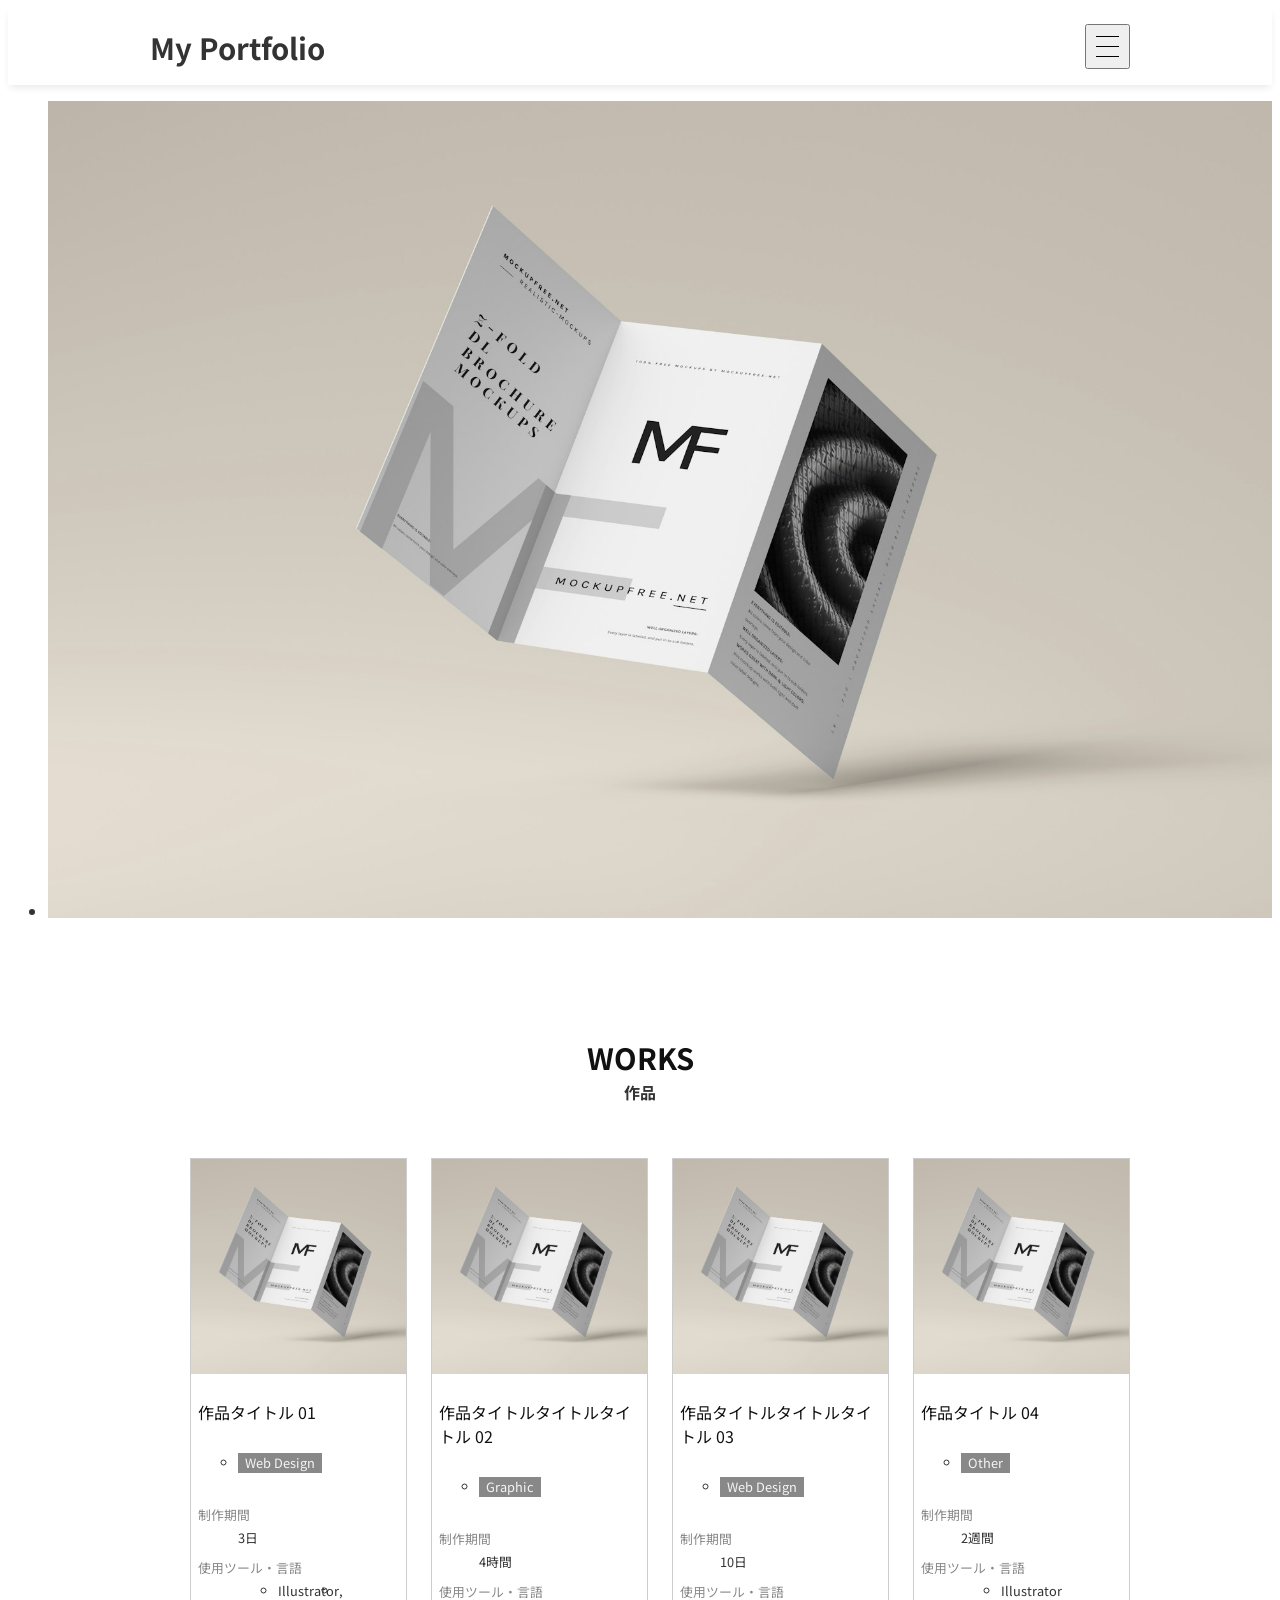
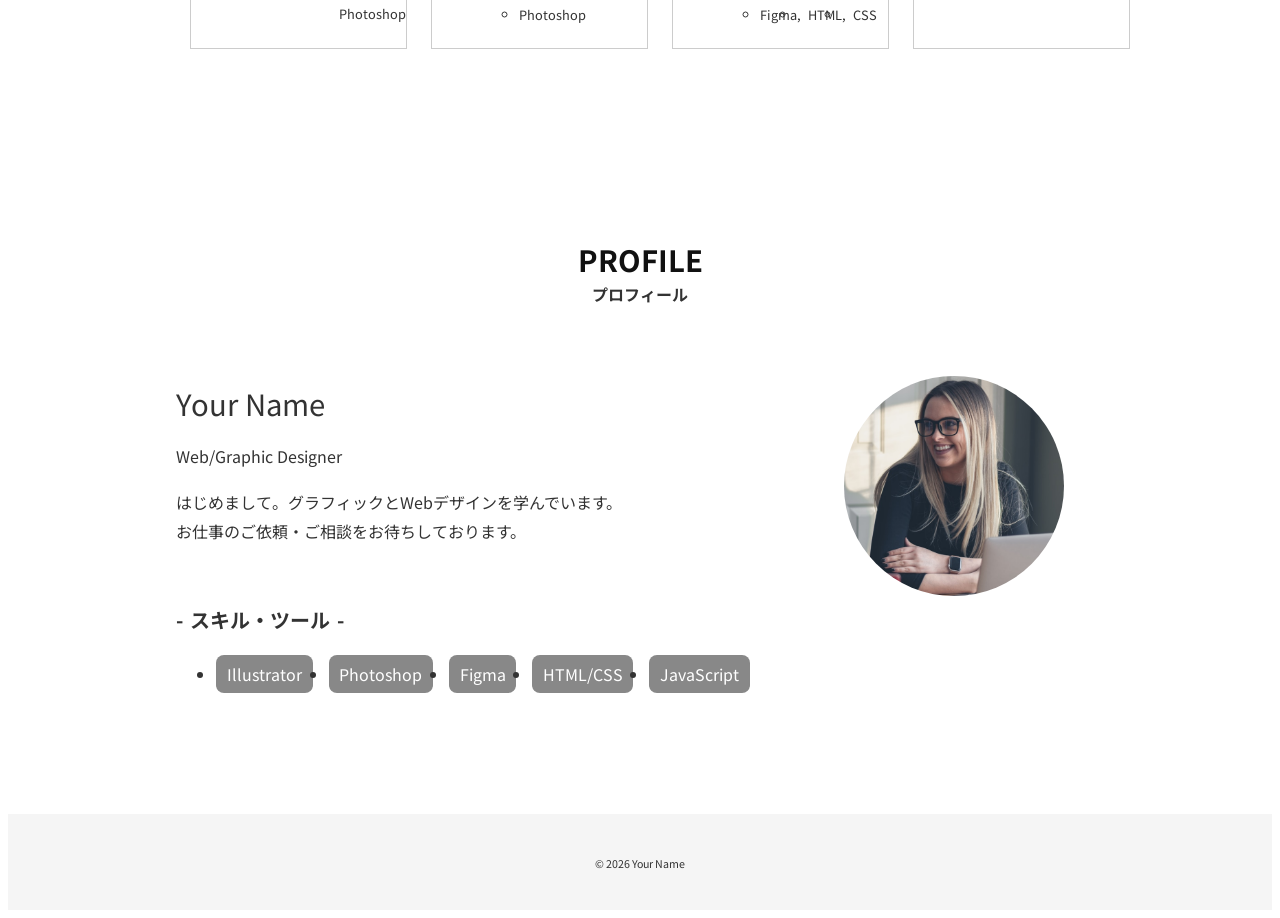
==== materials/finish/index.html @ b2ca3c64 "first commit" ====
<!DOCTYPE html>
<html lang="ja">

<head>
  <meta charset="UTF-8">
  <meta name="viewport" content="width=device-width, initial-scale=1.0">
  <title>My Portfolio</title>
  <!-- destyle.css(CDN) -->
  <link rel="stylesheet" href="https://cdn.jsdelivr.net/npm/destyle.css@4.0.1/destyle.min.css">
  <!-- Google Fonts(Noto Sans JP) -->
  <link rel="preconnect" href="https://fonts.googleapis.com">
  <link rel="preconnect" href="https://fonts.gstatic.com" crossorigin>
  <link href="https://fonts.googleapis.com/css2?family=Noto+Sans+JP:wght@400;500;700&display=swap" rel="stylesheet">
  <!-- style.css -->
  <link rel="stylesheet" href="./css/style.css">
</head>

<body>
  <header class="header">
    <div class="header__inner container">
      <h1 class="logo header__logo"><a href="./">My Portfolio</a></h1>
      <nav class="g-nav">
        <ul class="g-nav__inner">
          <li class="g-nav__item"><a class="g-nav__link" href="./">Top</a></li>
          <li class="g-nav__item"><a class="g-nav__link" href="#works">Works</a></li>
          <li class="g-nav__item"><a class="g-nav__link" href="#profile">Profile</a></li>
          <li class="g-nav__item"><a class="g-nav__link" href="#skills">Skills</a></li>
        </ul>
      </nav>
      <button id="btn-nav" class="btn-nav">
        <span class="btn-nav__line">
          <span class="visually-hidden">メニュー開閉</span>
        </span>
      </button>
    </div>
  </header>
  <main>
    <section id="hero" class="hero">
      <!-- Swiperで実装予定 -->
      <div class="swiper">
        <ul class="swiper-wrapper">
          <li class="swiper-slide">
            <img src="./images/placeholder1.jpg" alt="ポートフォリオのプレースホルダ">
          </li>
        </ul>
      </div>
    </section>
    <section id="works" class="works">
      <div class="works__inner container">
        <h2 class="section-title" data-title-en="works">作品</h2>
        <ul class="works-list">
          <li class="works-list__item">
            <article class="works-card">
              <div class="works-card__img">
                <img src="./images/placeholder1.jpg" alt="作品タイトル 01のサムネイル">
              </div>
              <div class="works-card__body">
                <div class="works-card__header">
                  <h3 class="works-card__title">作品タイトル 01</h3>
                  <ul class="works-card__cat">
                    <li><span class="works-card__badge">Web Design</span></li>
                  </ul>
                </div>
                <dl class="works-card__meta">
                  <div>
                    <dt>制作期間</dt>
                    <dd>3日</dd>
                  </div>
                  <div>
                    <dt>使用ツール・言語</dt>
                    <dd>
                      <ul>
                        <li>Illustrator</li>
                        <li>Photoshop</li>
                      </ul>
                    </dd>
                  </div>
                </dl>
              </div>
            </article>
          </li>
          <li class="works-list__item">
            <article class="works-card">
              <div class="works-card__img">
                <img src="./images/placeholder1.jpg" alt="作品タイトル 02のサムネイル">
              </div>
              <div class="works-card__body">
                <div class="works-card__header">
                  <h3 class="works-card__title">作品タイトルタイトルタイトル 02</h3>
                  <ul class="works-card__cat">
                    <li><span class="works-card__badge">Graphic</span></li>
                  </ul>
                </div>
                <dl class="works-card__meta">
                  <div>
                    <dt>制作期間</dt>
                    <dd>4時間</dd>
                  </div>
                  <div>
                    <dt>使用ツール・言語</dt>
                    <dd>
                      <ul>
                        <li>Photoshop</li>
                      </ul>
                    </dd>
                  </div>
                </dl>
              </div>
            </article>
          </li>
          <li class="works-list__item">
            <article class="works-card">
              <div class="works-card__img">
                <img src="./images/placeholder1.jpg" alt="作品タイトル 03のサムネイル">
              </div>
              <div class="works-card__body">
                <div class="works-card__header">
                  <h3 class="works-card__title">作品タイトルタイトルタイトル 03</h3>
                  <ul class="works-card__cat">
                    <li><span class="works-card__badge">Web Design</span></li>
                  </ul>
                </div>
                <dl class="works-card__meta">
                  <div>
                    <dt>制作期間</dt>
                    <dd>10日</dd>
                  </div>
                  <div>
                    <dt>使用ツール・言語</dt>
                    <dd>
                      <ul>
                        <li>Figma</li>
                        <li>HTML</li>
                        <li>CSS</li>
                      </ul>
                    </dd>
                  </div>
                </dl>
              </div>
            </article>
          </li>
          <li class="works-list__item">
            <article class="works-card">
              <div class="works-card__img">
                <img src="./images/placeholder1.jpg" alt="作品タイトル 04のサムネイル">
              </div>
              <div class="works-card__body">
                <div class="works-card__header">
                  <h3 class="works-card__title">作品タイトル 04</h3>
                  <ul class="works-card__cat">
                    <li><span class="works-card__badge">Other</span></li>
                  </ul>
                </div>
                <dl class="works-card__meta">
                  <div>
                    <dt>制作期間</dt>
                    <dd>2週間</dd>
                  </div>
                  <div>
                    <dt>使用ツール・言語</dt>
                    <dd>
                      <ul>
                        <li>Illustrator</li>
                      </ul>
                    </dd>
                  </div>
                </dl>
              </div>
            </article>
          </li>
        </ul>
        <dialog id="works-dialog" class="works-dialog">
          <button type="button" id="works-dialog-close">&times;</button>
          <img src="" alt="" id="works-dialog-img">
        </dialog>
      </div>
    </section>
    <section id="profile" class="profile">
      <div class="profile__inner container">
        <h2 class="section-title" data-title-en="profile">プロフィール</h2>
        <div class="profile__contents">
          <div class="profile__body">
            <p class="profile__name">Your Name</p>
            <p class="profile__role">Web/Graphic Designer</p>
            <p class="profile__text">
              はじめまして。グラフィックとWebデザインを学んでいます。<br>
              お仕事のご依頼・ご相談をお待ちしております。
            </p>
            <section id="skills" class="skills">
              <div class="skills__inner">
                <h3 class="section-title--sub" data-title-en="skills">スキル・ツール</h3>
                <ul class="skills-list">
                  <li class="skills-list__item"><span class="skills-list__badge">Illustrator</span></li>
                  <li class="skills-list__item"><span class="skills-list__badge">Photoshop</span></li>
                  <li class="skills-list__item"><span class="skills-list__badge">Figma</span></li>
                  <li class="skills-list__item"><span class="skills-list__badge">HTML/CSS</span></li>
                  <li class="skills-list__item"><span class="skills-list__badge">JavaScript</span></li>
                </ul>
              </div>
            </section>
          </div>
          <figure class="profile__figure">
            <img class="profile__img" src="./images/profile.jpg" alt="Your Nameのプロフィール写真">
          </figure>
        </div>

      </div>
    </section>

  </main>
  <footer class="footer">
    <p class="copyright">
      <small>&copy; 2026 Your Name</small>
    </p>
  </footer>
</body>

</html>
---- materials/finish/css/style.css ----
@charset "utf-8";

/* ==========================================================================
   Design tokens（カスタムプロパティ）
   - 余白: ratio 1.5（Perfect Fifth）
   - フォントサイズ: clamp による流体タイポグラフィ（320px〜980px）
   - 基準: 1rem = 16px
   - カラー: design_brief のグレースケール（アクセント色なし）
   ========================================================================== */

:root {
  /* --------------------------------------------------------------------------
     Color — グレースケール（design_brief）
     -------------------------------------------------------------------------- */
  --color-bg: #ffffff;
  --color-bg-sub: #f5f5f5;
  --color-border: #cccccc;
  --color-placeholder: #e0e0e0;
  --color-text-muted: #888888;
  --color-text: #333333;
  --color-text-strong: #111111;

  /* --------------------------------------------------------------------------
     Space — Modular Scale（--space-unit × ratio^n）
     ratio: 1.5 / unit: 1rem
     -------------------------------------------------------------------------- */
  --space-ratio: 1.5;
  --space-unit: 1rem;

  --space-2xs: calc(var(--space-unit) / var(--space-ratio) / var(--space-ratio));
  /* 0.44rem */
  --space-xs: calc(var(--space-unit) / var(--space-ratio));
  /* 0.67rem */
  --space-sm: var(--space-unit);
  /* 1.00rem */
  --space-md: calc(var(--space-unit) * var(--space-ratio));
  /* 1.50rem */
  --space-lg: calc(var(--space-unit) * var(--space-ratio) * var(--space-ratio));
  /* 2.25rem */
  --space-xl: calc(var(--space-lg) * var(--space-ratio));
  /* 3.38rem */
  --space-2xl: calc(var(--space-xl) * var(--space-ratio));
  /* 5.06rem */
  --space-3xl: calc(var(--space-2xl) * var(--space-ratio));
  /* 7.59rem */
  --space-4xl: calc(var(--space-3xl) * var(--space-ratio));
  /* 11.39rem */

  /* --------------------------------------------------------------------------
     Font size — Fluid typography（clamp）
     320px（20rem）〜 980px（61.25rem）の間で線形スケール
     中央値 = min + (max - min) × (100vw - min) / (max - min) を vw 式に展開
     -------------------------------------------------------------------------- */
  --font-fluid-min: 20rem;
  /* 320px */
  --font-fluid-max: 61.25rem;
  /* 980px（--container-max-width と揃える） */
  --font-ratio: 1.25;
  /* 各段の max 値の比率参考 */

  --font-size-sm: clamp(0.75rem, 0.726rem + 0.758vw, 0.8rem);
  /* 12px 〜 12.8px — 補足・日付 */
  --font-size-body: clamp(0.9375rem, 0.907rem + 0.947vw, 1rem);
  /* 15px 〜 16px — 本文 */
  --font-size-subheading: clamp(1.0625rem, 1.02rem + 0.42vw, 1.25rem);
  /* 17px 〜 20px — h3・サブ見出し（body と heading の間） */
  --font-size-heading: clamp(1.8rem, 1.35rem + 0.6vw, 2rem);
  /* 29px 〜 32px — セクション見出し（英語・大） */
  --font-size-copy: clamp(1.75rem, 1.415rem + 1.047vw, 2.441rem);
  /* 28px 〜 39px — キャッチコピー・ロゴ */

  /* --------------------------------------------------------------------------
     Line height
     -------------------------------------------------------------------------- */
  --line-height-body: 1.8;
  --line-height-heading: 1.5;
  --line-height-tight: 1;
  /* 見出し以外（ボタン・バッジ等） */

  /* --------------------------------------------------------------------------
     Layout
     -------------------------------------------------------------------------- */
  --container-max-width: 980px;
  --breakpoint-md: 768px;

  /* --------------------------------------------------------------------------
     Shape & shadow
     -------------------------------------------------------------------------- */
  --radius: 8px;
  --shadow-card: 0 4px 16px rgb(0 0 0 / 0.08);
  --shadow-header: 0 4px 8px -2px rgb(0 0 0 / 0.1);
  /* 下方向のみ（sticky ヘッダー用） */
}

/* ==========================================================================
   base style
   ========================================================================== */
html,
body {
  scroll-behavior: smooth;
}

body {
  font-family: "Noto Sans JP", sans-serif;
  font-size: var(--font-size-body);
  line-height: var(--line-height-body);
  background-color: var(--color-bg);
  color: var(--color-text);
}

:where(h1, h2, h3, h4, h5, h6) {
  line-height: var(--line-height-heading);
}

img {
  max-width: 100%;
}

a {
  color: currentColor;
  text-decoration: none;
}

section.hero+section {
  padding-block-start: var(--space-2xl);
}

section:not(.hero) {
  padding-block: var(--space-xl);

  & section:has(h3) {
    padding-block: var(--space-md);
  }
}

@media screen and (min-width:768px) {
  section:not(.hero) {
    padding-block: var(--space-2xl);
  }
}



.logo {
  font-size: var(--font-size-heading);
  line-height: 0;
}

.container {
  width: min(92%, var(--container-max-width));
  margin-inline: auto;
}

.section-title {
  font-size: var(--font-size-body);
  display: flex;
  flex-direction: column;
  align-items: center;
  color: var(--color-text);

  &::before {
    content: attr(data-title-en);
    font-size: var(--font-size-heading);
    text-transform: uppercase;
    color: var(--color-text-strong);
  }

  &+* {
    margin-block-start: var(--space-xl);
  }
}

.section-title--sub {
  font-size: var(--font-size-subheading);
  display: flex;
  gap: var(--space-2xs);

  &+* {
    margin-block-start: var(--space-sm);
  }

  &::before,
  &::after {
    content: '-';
  }
}

.visually-hidden {
  position: absolute;
  width: 1px;
  height: 1px;
  padding: 0;
  margin: -1px;
  overflow: hidden;
  clip: rect(0, 0, 0, 0);
  white-space: nowrap;
  border: 0;
}

/* ==========================================================================
   header / nav
   ========================================================================== */
.header {
  padding-block: var(--space-sm);
  background-color: var(--color-bg);
  position: sticky;
  top: 0;
  box-shadow: var(--shadow-header);
}

.header__inner {
  display: flex;
  justify-content: space-between;
  align-items: center;
}

.g-nav {
  position: fixed;
  z-index: 2;
  inset: 0 -100% 0 100%;
  background-color: rgba(69, 69, 69, 0.9);
  transition: translate 0.3s ease-in-out;
}

.g-nav__inner {
  width: 100%;
  height: 100%;
  display: flex;
  flex-direction: column;
  justify-content: center;
  align-items: stretch;
  gap: var(--space-xl);
  padding-inline: 4%;
}

.g-nav__item {
  border-block-end: 1px dashed var(--color-text-muted);
  padding-inline-end: var(--space-xs);
}

.g-nav__link {
  display: block;
  text-align: right;
  font-size: var(--font-size-heading);
  text-transform: uppercase;
  color: var(--color-bg-sub);
}

.btn-nav {
  position: relative;
  z-index: 3;
  width: 45px;
  height: 45px;
}

.btn-nav__line {
  display: block;
  width: 80%;
  height: 1px;
  background-color: currentColor;
  margin: auto;
  position: relative;
  transition-property: background-color, rotate;
  transition-duration: 0.3s;
  transition-timing-function: ease-in-out;

  &::before,
  &::after {
    content: '';
    display: block;
    width: 100%;
    height: 100%;
    background-color: currentColor;
    position: absolute;
  }

  &::before {
    top: -10px;
  }

  &::after {
    top: 10px;
  }
}

.is-open {
  .g-nav {
    translate: -100% 0;
  }

  .btn-nav__line {
    background-color: transparent;

    &::before,
    &::after {
      top: 0;
      background-color: var(--color-bg-sub);
    }

    &::before {
      rotate: 30deg;
    }

    &::after {
      rotate: -30deg;
    }
  }
}

/* ==========================================================================
   hero / slider 
   ========================================================================== */
/* Todo: Swiperを実装してから書く */
.hero {}

/* ==========================================================================
   works / works-card /
   ========================================================================== */
.works-list {
  display: grid;
  grid-template-columns: repeat(2, 1fr);
  gap: var(--space-lg) var(--space-sm);
}

@media screen and (min-width:768px) {
  .works-list {
    grid-template-columns: repeat(auto-fit, minmax(12rem, 1fr));
    gap: var(--space-lg) var(--space-md);

  }
}

.works-list__item {
  display: contents;
}

.works-card {
  display: flex;
  flex-direction: column;
  gap: var(--space-xs);
  height: 100%;
  cursor: pointer;
  border: 1px solid var(--color-border);
}

.works-card__img {
  aspect-ratio: 1 / 1;

  img {
    width: 100%;
    height: 100%;
    object-fit: cover;
    object-position: center center;
  }
}

.works-card__body {
  display: flex;
  flex-direction: column;
  gap: var(--space-sm);
  flex-grow: 1;
  padding: 0 var(--space-2xs) var(--space-2xs);
}

.works-card__header {
  display: flex;
  flex-direction: column;
  gap: var(--space-xs);
}

.works-card__title {
  font-weight: normal;
  font-size: var(--font-size-body);
  color: var(--color-text-strong);
}

.works-card__cat {
  font-size: var(--font-size-sm);
  display: flex;
  gap: var(--space-xs);
}

.works-card__badge {
  display: inline-block;
  line-height: 1;
  background-color: var(--color-text-muted);
  color: var(--color-bg-sub);
  line-height: 1.6;
  padding: 0 var(--space-2xs);
}

.works-card__meta {
  font-size: var(--font-size-sm);
  display: flex;
  flex-direction: column;
  gap: var(--space-2xs);

  dt {
    font-weight: normal;
    color: var(--color-text-muted);
  }

  ul {
    display: flex;

    li+li::before {
      content: ",";
      display: inline-block;
      margin-inline-end: var(--space-2xs);
    }
  }
}

/* ==========================================================================
   profile / skills
   ========================================================================== */

.profile__contents {
  display: flex;
  flex-direction: column;
  gap: var(--space-lg);
  line-height: 1;
  width: fit-content;
  margin-inline: auto;
}

@media screen and (min-width:768px) {
  .profile__contents {
    flex-direction: row;
    gap: var(--space-xl);
  }

}


.profile__name {
  font-size: var(--font-size-heading);
}

.profile__role {
  margin-block-start: var(--space-xs);
}

.profile__text {
  margin-block-start: var(--space-md);
  line-height: var(--line-height-body);
}

.profile__img {
  display: block;
  width: 220px;
  height: 220px;
  aspect-ratio: 1 / 1;
  object-fit: cover;
  border-radius: 50%;
  margin: auto;
}

.skills-list {
  display: flex;
  gap: var(--space-sm);
  flex-wrap: wrap;
}

.skills-list__badge {
  display: inline-block;
  background-color: var(--color-text-muted);
  color: var(--color-bg);
  border-radius: var(--radius);
  padding: var(--space-xs);
}

/* ==========================================================================
   footer
   ========================================================================== */
.footer {
  background-color: var(--color-bg-sub);
  padding-block: var(--space-md);
}

.copyright {
  text-align: center;
  font-size: var(--font-size-sm);
}
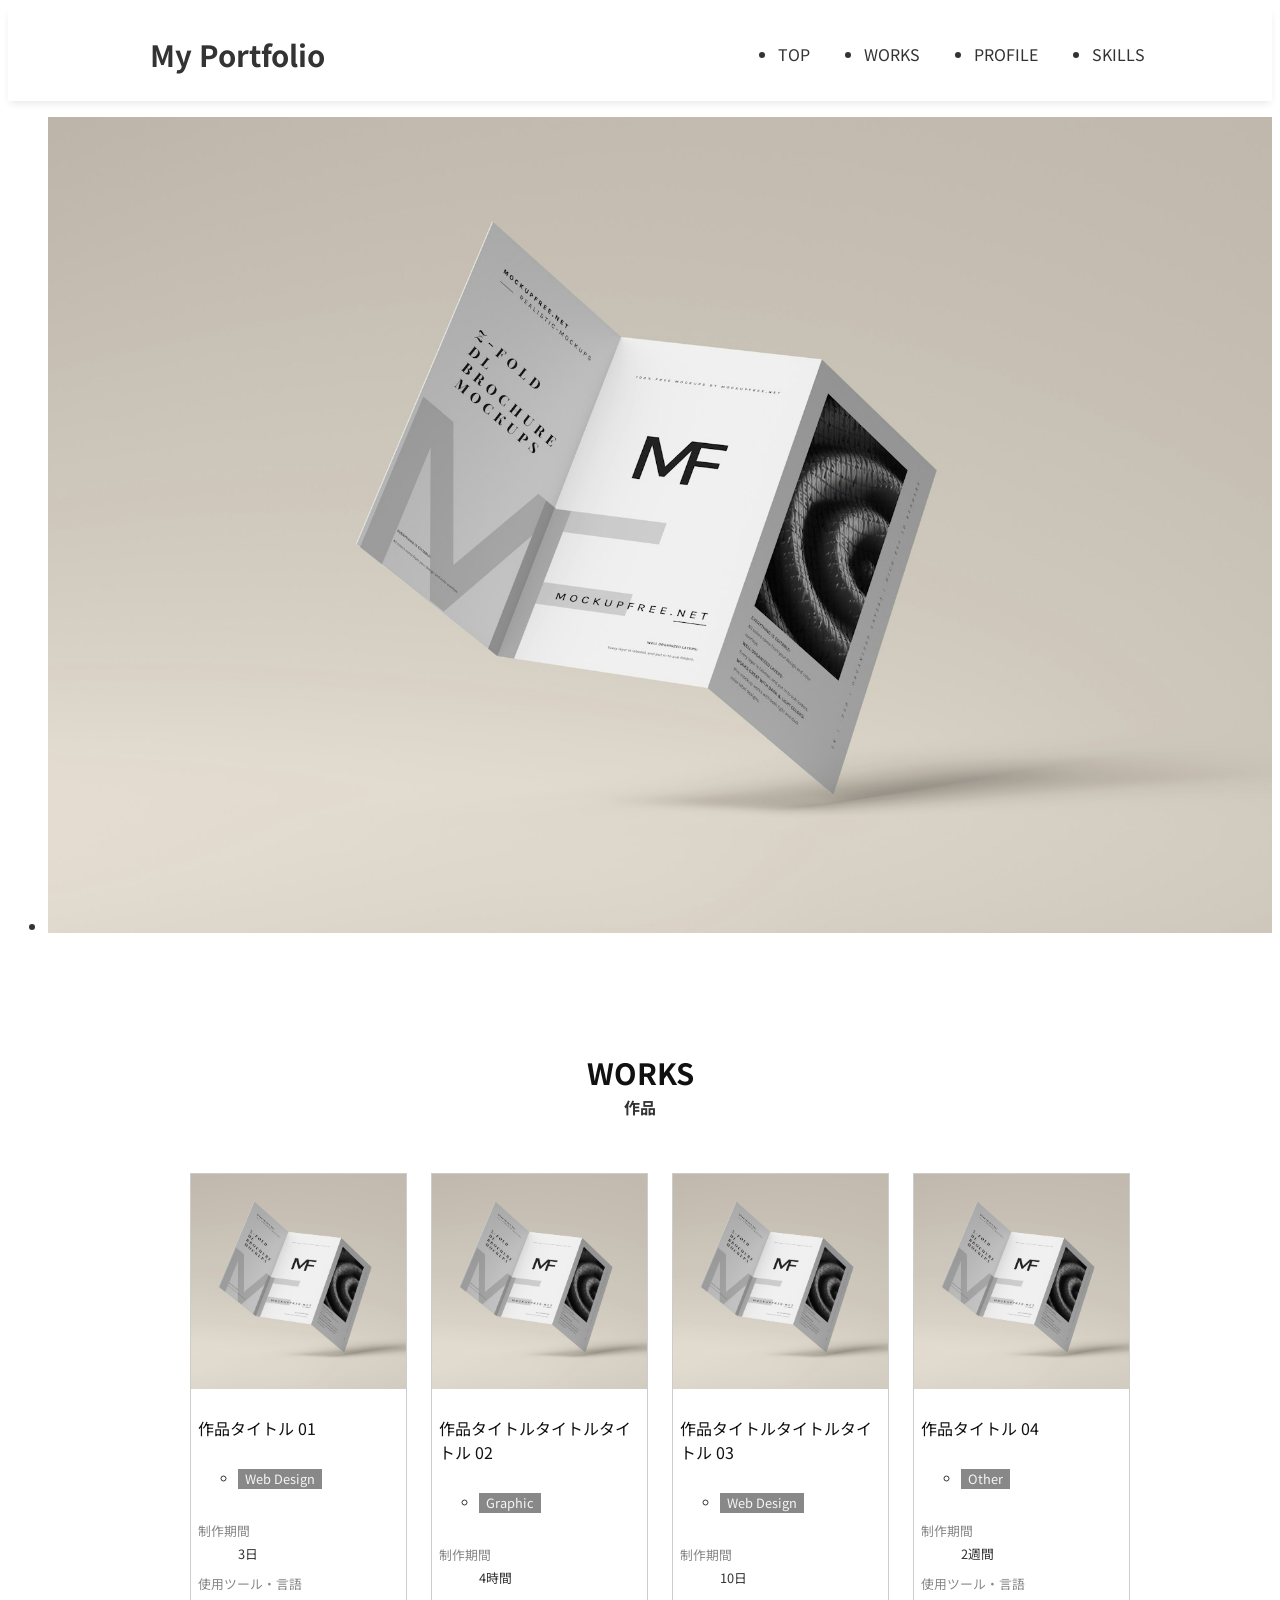
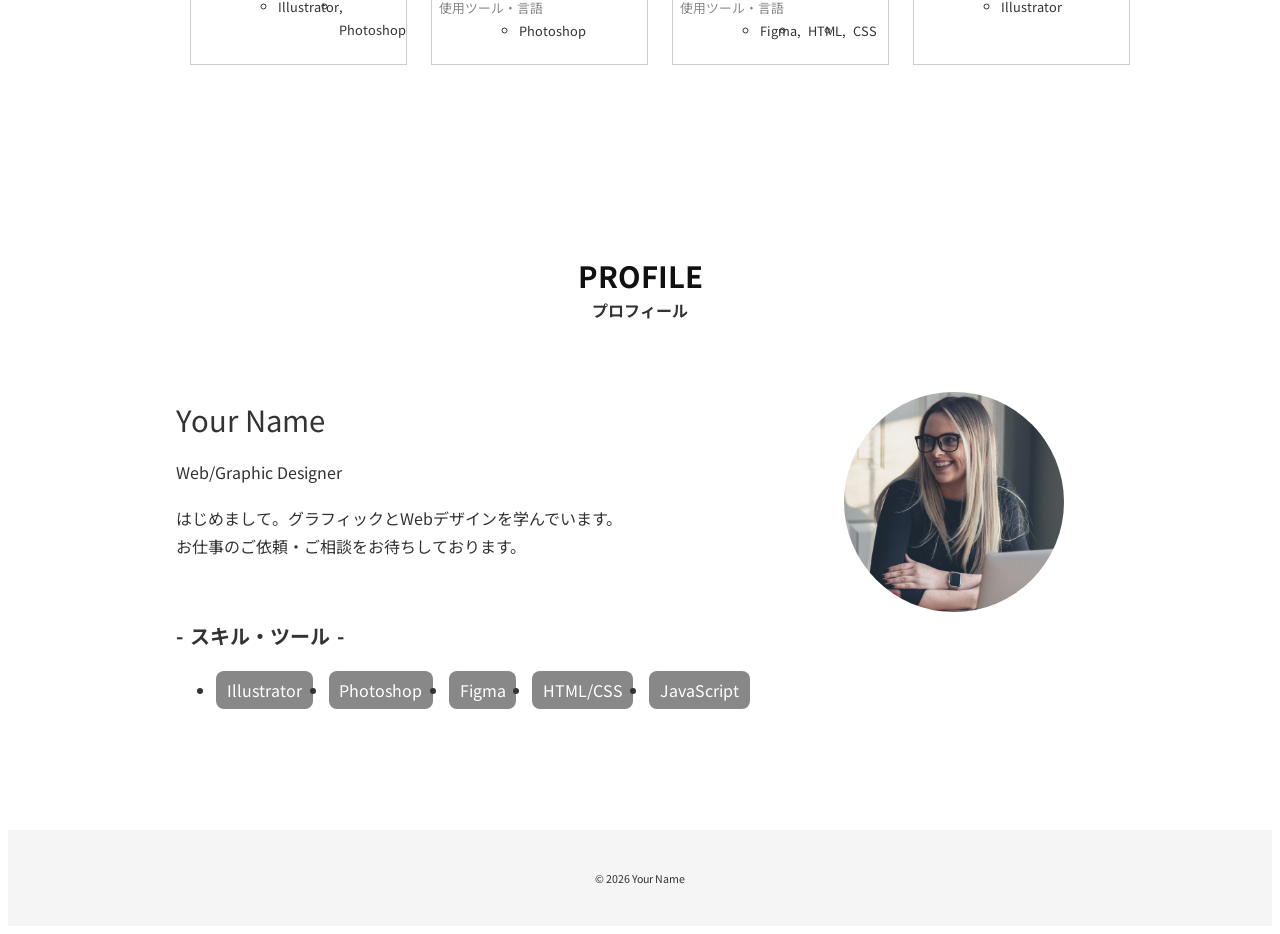
==== commit ca653132: "ドロワーメニュー実装" ====
--- a/materials/finish/index.html
+++ b/materials/finish/index.html
@@ -213,6 +213,7 @@
       <small>&copy; 2026 Your Name</small>
     </p>
   </footer>
+  <script src="./js/drawer.js"></script>
 </body>
 
 </html>
--- a/materials/finish/css/style.css
+++ b/materials/finish/css/style.css
@@ -108,6 +108,10 @@
   color: var(--color-text);
 }
 
+body.is-open {
+  overflow-y: hidden;
+}
+
 :where(h1, h2, h3, h4, h5, h6) {
   line-height: var(--line-height-heading);
 }
@@ -222,6 +226,13 @@
   transition: translate 0.3s ease-in-out;
 }
 
+@media screen and (min-width:768px) {
+  .g-nav {
+    position: static;
+    background-color: transparent;
+  }
+}
+
 .g-nav__inner {
   width: 100%;
   height: 100%;
@@ -233,9 +244,22 @@
   padding-inline: 4%;
 }
 
+@media screen and (min-width:768px) {
+  .g-nav__inner {
+    flex-direction: row;
+  }
+}
+
 .g-nav__item {
   border-block-end: 1px dashed var(--color-text-muted);
   padding-inline-end: var(--space-xs);
+}
+
+@media screen and (min-width:768px) {
+  .g-nav__item {
+    border: none;
+    padding: 0;
+  }
 }
 
 .g-nav__link {
@@ -246,11 +270,24 @@
   color: var(--color-bg-sub);
 }
 
+@media screen and (min-width:768px) {
+  .g-nav__link {
+    font-size: var(--font-size-body);
+    color: currentColor;
+  }
+}
+
 .btn-nav {
   position: relative;
   z-index: 3;
   width: 45px;
   height: 45px;
+}
+
+@media screen and (min-width:768px) {
+  .btn-nav {
+    display: none;
+  }
 }
 
 .btn-nav__line {
@@ -272,6 +309,9 @@
     height: 100%;
     background-color: currentColor;
     position: absolute;
+    transition-property: background-color, rotate, top;
+    transition-duration: inherit;
+    transition-timing-function: inherit;
   }
 
   &::before {
